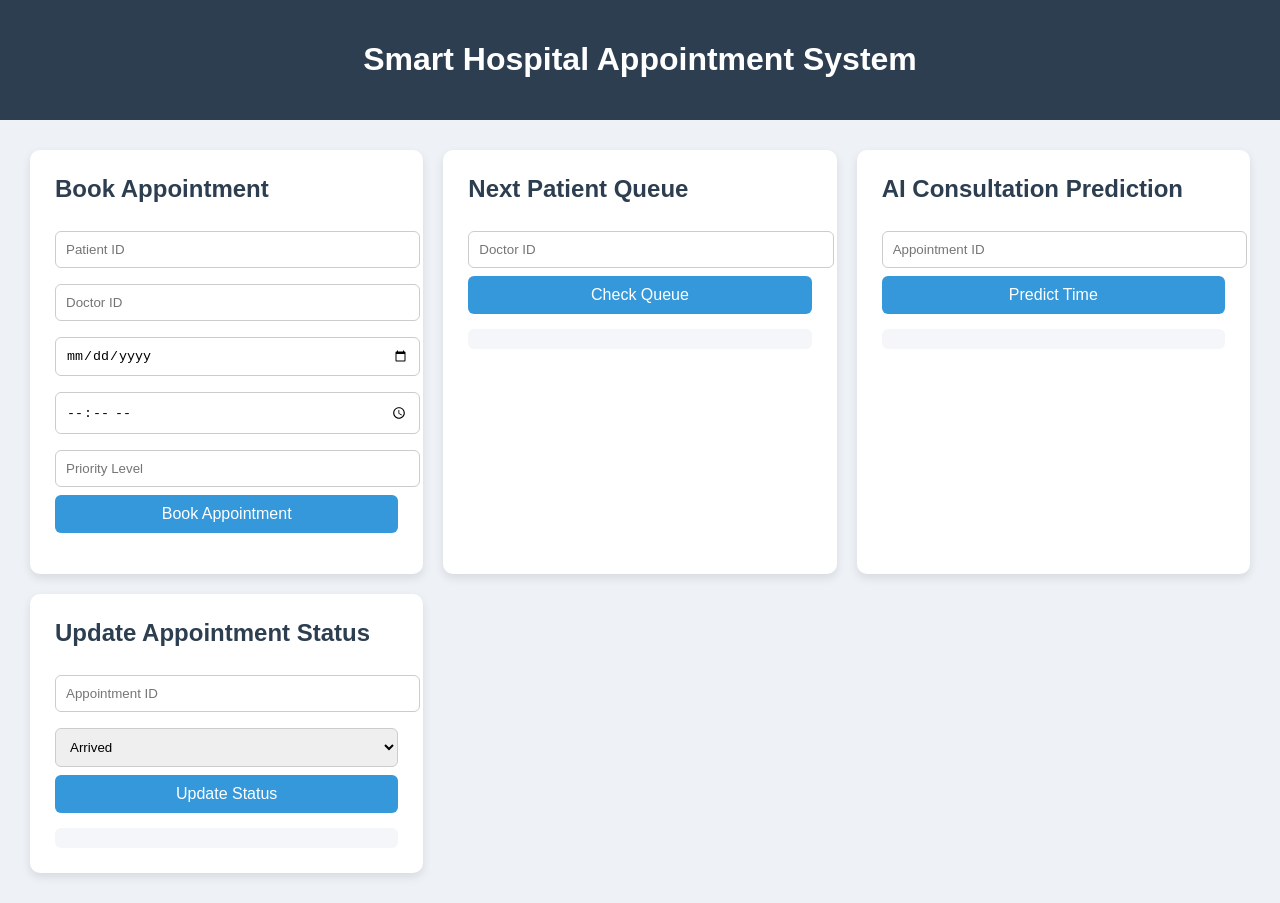
==== templates/index.html @ 632a53d3 "Add files via upload" ====
<!doctype html>
<html>
  <head>
    <title>Smart Hospital Scheduler</title>
    <link rel="stylesheet" href="/static/style.css" />
  </head>

  <body>
    <header>
      <h1>Smart Hospital Appointment System</h1>
    </header>

    <div class="container">
      <div class="card">
        <h2>Book Appointment</h2>

        <input type="number" id="patient_id" placeholder="Patient ID" />
        <input type="number" id="doctor_id" placeholder="Doctor ID" />
        <input type="date" id="date" />
        <input type="time" id="time" />
        <input type="number" id="priority" placeholder="Priority Level" />

        <button onclick="bookAppointment()">Book Appointment</button>

        <p id="result"></p>
      </div>

      <div class="card">
        <h2>Next Patient Queue</h2>

        <input type="number" id="doctor_queue" placeholder="Doctor ID" />

        <button onclick="getNextPatient()">Check Queue</button>

        <div class="output" id="queue"></div>
      </div>

      <div class="card">
        <h2>AI Consultation Prediction</h2>

        <input type="number" id="appointment_id" placeholder="Appointment ID" />

        <button onclick="predictTime()">Predict Time</button>

        <div class="output" id="prediction"></div>
      </div>
      <div class="card">
        <h2>Update Appointment Status</h2>

        <input type="number" id="status_id" placeholder="Appointment ID" />

        <select id="status_value">
          <option value="Arrived">Arrived</option>
          <option value="In Consultation">In Consultation</option>
          <option value="Completed">Completed</option>
        </select>

        <button onclick="updateStatus()">Update Status</button>

        <div class="output" id="status_result"></div>
      </div>
    </div>

    <script src="/static/script.js"></script>
  </body>
</html>
---- static/style.css ----
body {
  font-family: Arial, Helvetica, sans-serif;
  background: #eef2f7;
  margin: 0;
}

header {
  background: #2c3e50;
  color: white;
  padding: 20px;
  text-align: center;
}

.container {
  display: grid;
  grid-template-columns: repeat(auto-fit, minmax(300px, 1fr));
  gap: 20px;
  padding: 30px;
}

.card {
  background: white;
  padding: 25px;
  border-radius: 10px;
  box-shadow: 0 4px 10px rgba(0, 0, 0, 0.1);
}

.card h2 {
  margin-top: 0;
  color: #2c3e50;
}

input {
  width: 100%;
  padding: 10px;
  margin: 8px 0;
  border: 1px solid #ccc;
  border-radius: 6px;
}

button {
  width: 100%;
  padding: 10px;
  background: #3498db;
  border: none;
  color: white;
  font-size: 16px;
  border-radius: 6px;
  cursor: pointer;
}

button:hover {
  background: #2980b9;
}

.output {
  margin-top: 15px;
  padding: 10px;
  background: #f4f6f9;
  border-radius: 6px;
}
select {
  width: 100%;
  padding: 10px;
  margin: 8px 0;
  border: 1px solid #ccc;
  border-radius: 6px;
}
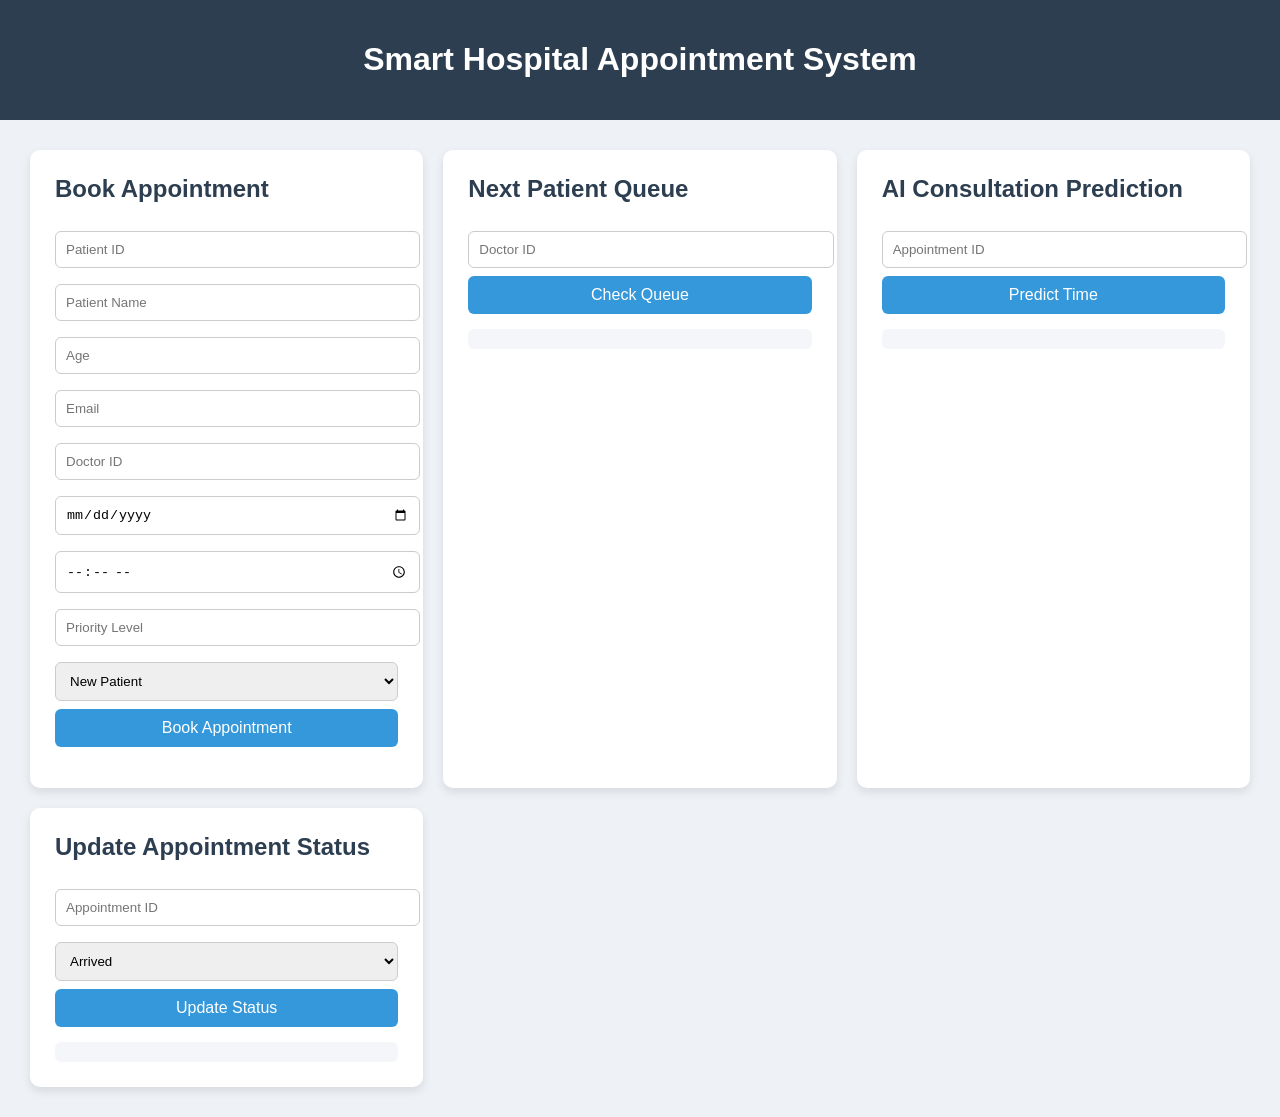
==== commit 89d35840: "Added AI appointment prediction and dynamic scheduling improvements" ====
--- a/templates/index.html
+++ b/templates/index.html
@@ -1,66 +1,74 @@
-<!doctype html>
-<html>
-  <head>
-    <title>Smart Hospital Scheduler</title>
-    <link rel="stylesheet" href="/static/style.css" />
-  </head>
-
-  <body>
-    <header>
-      <h1>Smart Hospital Appointment System</h1>
-    </header>
-
-    <div class="container">
-      <div class="card">
-        <h2>Book Appointment</h2>
-
-        <input type="number" id="patient_id" placeholder="Patient ID" />
-        <input type="number" id="doctor_id" placeholder="Doctor ID" />
-        <input type="date" id="date" />
-        <input type="time" id="time" />
-        <input type="number" id="priority" placeholder="Priority Level" />
-
-        <button onclick="bookAppointment()">Book Appointment</button>
-
-        <p id="result"></p>
-      </div>
-
-      <div class="card">
-        <h2>Next Patient Queue</h2>
-
-        <input type="number" id="doctor_queue" placeholder="Doctor ID" />
-
-        <button onclick="getNextPatient()">Check Queue</button>
-
-        <div class="output" id="queue"></div>
-      </div>
-
-      <div class="card">
-        <h2>AI Consultation Prediction</h2>
-
-        <input type="number" id="appointment_id" placeholder="Appointment ID" />
-
-        <button onclick="predictTime()">Predict Time</button>
-
-        <div class="output" id="prediction"></div>
-      </div>
-      <div class="card">
-        <h2>Update Appointment Status</h2>
-
-        <input type="number" id="status_id" placeholder="Appointment ID" />
-
-        <select id="status_value">
-          <option value="Arrived">Arrived</option>
-          <option value="In Consultation">In Consultation</option>
-          <option value="Completed">Completed</option>
-        </select>
-
-        <button onclick="updateStatus()">Update Status</button>
-
-        <div class="output" id="status_result"></div>
-      </div>
-    </div>
-
-    <script src="/static/script.js"></script>
-  </body>
-</html>
+<!doctype html>
+<html>
+  <head>
+    <title>Smart Hospital Scheduler</title>
+    <link rel="stylesheet" href="/static/style.css" />
+  </head>
+
+  <body>
+    <header>
+      <h1>Smart Hospital Appointment System</h1>
+    </header>
+
+    <div class="container">
+      <div class="card">
+        <h2>Book Appointment</h2>
+
+        <input type="number" id="patient_id" placeholder="Patient ID" />
+        <input id="patient_name" placeholder="Patient Name" />
+
+        <input id="patient_age" placeholder="Age" />
+
+        <input id="patient_email" placeholder="Email" />
+        <input type="number" id="doctor_id" placeholder="Doctor ID" />
+        <input type="date" id="date" />
+        <input type="time" id="time" />
+        <input type="number" id="priority" placeholder="Priority Level" />
+        <select id="visit_type">
+          <option value="new">New Patient</option>
+          <option value="followup">Follow Up</option>
+        </select>
+        <button onclick="bookAppointment()">Book Appointment</button>
+
+        <p id="result"></p>
+      </div>
+
+      <div class="card">
+        <h2>Next Patient Queue</h2>
+
+        <input type="number" id="doctor_queue" placeholder="Doctor ID" />
+
+        <button onclick="getNextPatient()">Check Queue</button>
+
+        <div class="output" id="queue"></div>
+      </div>
+
+      <div class="card">
+        <h2>AI Consultation Prediction</h2>
+
+        <input type="number" id="appointment_id" placeholder="Appointment ID" />
+
+        <button onclick="predictTime()">Predict Time</button>
+
+        <div class="output" id="prediction"></div>
+      </div>
+      <div class="card">
+        <h2>Update Appointment Status</h2>
+
+        <input type="number" id="status_id" placeholder="Appointment ID" />
+
+        <select id="status_value">
+          <option value="Arrived">Arrived</option>
+          <option value="In Consultation">In Consultation</option>
+          <option value="Completed">Completed</option>
+        </select>
+
+        <button onclick="updateStatus()">Update Status</button>
+
+        <div class="output" id="status_result"></div>
+      </div>
+    </div>
+
+    <script src="/static/script.js"></script>
+  </body>
+</html>
--- a/static/style.css
+++ b/static/style.css
@@ -1,68 +1,68 @@
-body {
-  font-family: Arial, Helvetica, sans-serif;
-  background: #eef2f7;
-  margin: 0;
-}
-
-header {
-  background: #2c3e50;
-  color: white;
-  padding: 20px;
-  text-align: center;
-}
-
-.container {
-  display: grid;
-  grid-template-columns: repeat(auto-fit, minmax(300px, 1fr));
-  gap: 20px;
-  padding: 30px;
-}
-
-.card {
-  background: white;
-  padding: 25px;
-  border-radius: 10px;
-  box-shadow: 0 4px 10px rgba(0, 0, 0, 0.1);
-}
-
-.card h2 {
-  margin-top: 0;
-  color: #2c3e50;
-}
-
-input {
-  width: 100%;
-  padding: 10px;
-  margin: 8px 0;
-  border: 1px solid #ccc;
-  border-radius: 6px;
-}
-
-button {
-  width: 100%;
-  padding: 10px;
-  background: #3498db;
-  border: none;
-  color: white;
-  font-size: 16px;
-  border-radius: 6px;
-  cursor: pointer;
-}
-
-button:hover {
-  background: #2980b9;
-}
-
-.output {
-  margin-top: 15px;
-  padding: 10px;
-  background: #f4f6f9;
-  border-radius: 6px;
-}
-select {
-  width: 100%;
-  padding: 10px;
-  margin: 8px 0;
-  border: 1px solid #ccc;
-  border-radius: 6px;
-}
+body {
+  font-family: Arial, Helvetica, sans-serif;
+  background: #eef2f7;
+  margin: 0;
+}
+
+header {
+  background: #2c3e50;
+  color: white;
+  padding: 20px;
+  text-align: center;
+}
+
+.container {
+  display: grid;
+  grid-template-columns: repeat(auto-fit, minmax(300px, 1fr));
+  gap: 20px;
+  padding: 30px;
+}
+
+.card {
+  background: white;
+  padding: 25px;
+  border-radius: 10px;
+  box-shadow: 0 4px 10px rgba(0, 0, 0, 0.1);
+}
+
+.card h2 {
+  margin-top: 0;
+  color: #2c3e50;
+}
+
+input {
+  width: 100%;
+  padding: 10px;
+  margin: 8px 0;
+  border: 1px solid #ccc;
+  border-radius: 6px;
+}
+
+button {
+  width: 100%;
+  padding: 10px;
+  background: #3498db;
+  border: none;
+  color: white;
+  font-size: 16px;
+  border-radius: 6px;
+  cursor: pointer;
+}
+
+button:hover {
+  background: #2980b9;
+}
+
+.output {
+  margin-top: 15px;
+  padding: 10px;
+  background: #f4f6f9;
+  border-radius: 6px;
+}
+select {
+  width: 100%;
+  padding: 10px;
+  margin: 8px 0;
+  border: 1px solid #ccc;
+  border-radius: 6px;
+}
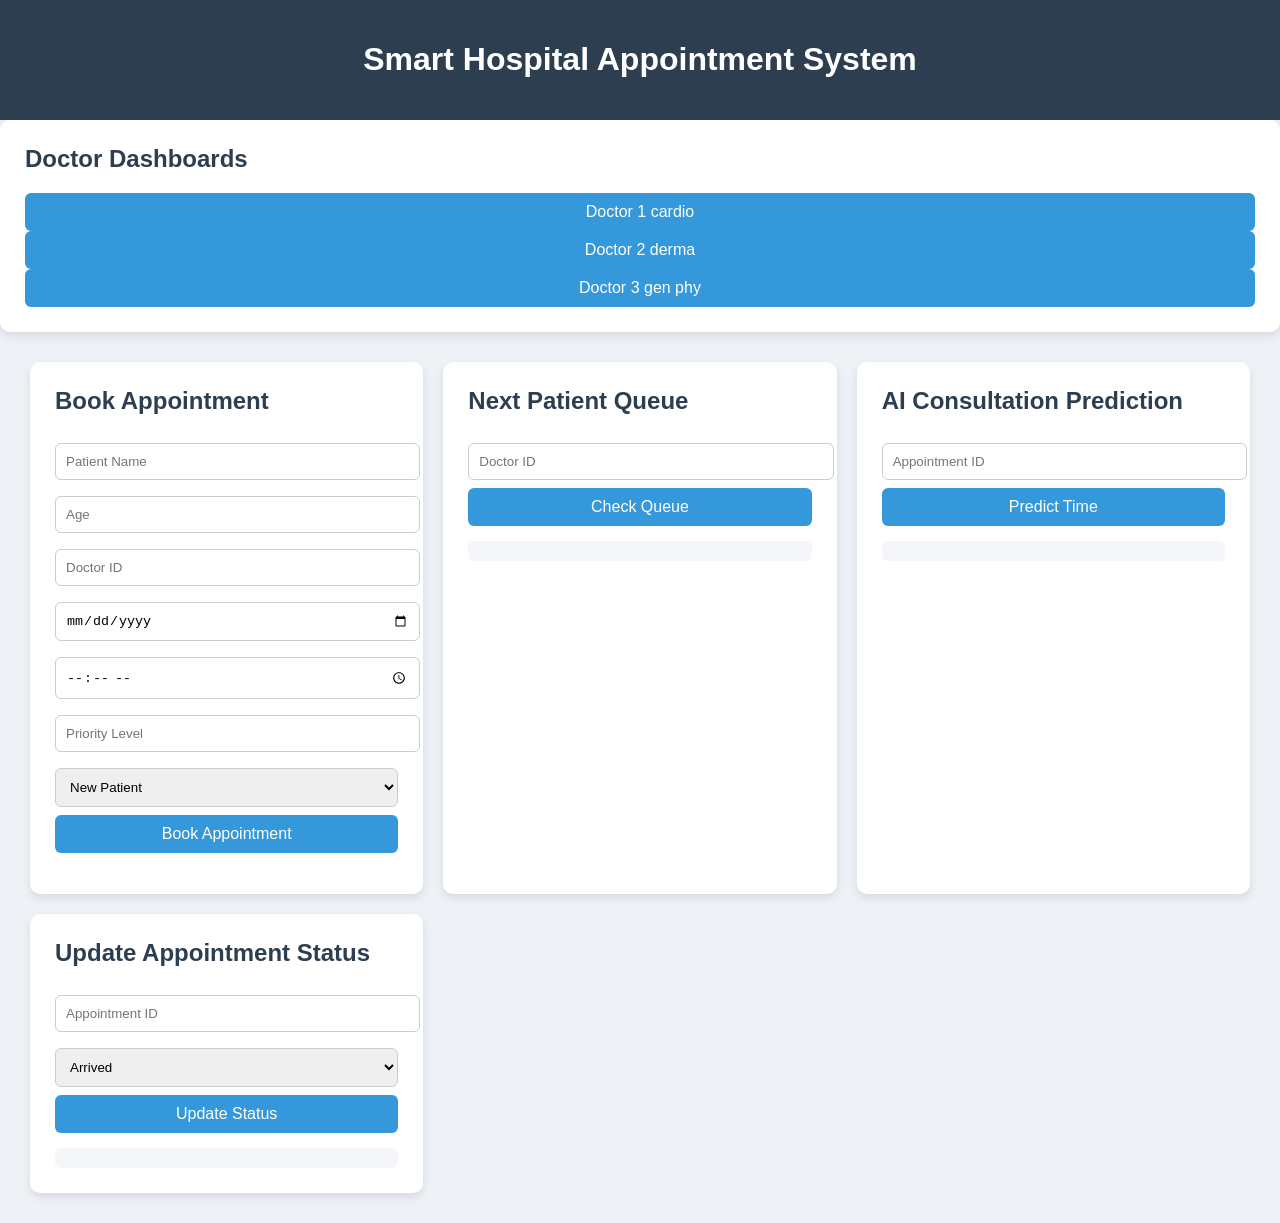
==== commit 06a78630: "Added multi-doctor dashboard navigation and patient management view" ====
--- a/templates/index.html
+++ b/templates/index.html
@@ -9,17 +9,23 @@
     <header>
       <h1>Smart Hospital Appointment System</h1>
     </header>
+    <div class="card">
+      <h2>Doctor Dashboards</h2>
 
+      <button onclick="openDoctorDashboard(1)">Doctor 1 cardio</button>
+
+      <button onclick="openDoctorDashboard(2)">Doctor 2 derma</button>
+
+      <button onclick="openDoctorDashboard(3)">Doctor 3 gen phy</button>
+    </div>
     <div class="container">
       <div class="card">
         <h2>Book Appointment</h2>
 
-        <input type="number" id="patient_id" placeholder="Patient ID" />
         <input id="patient_name" placeholder="Patient Name" />
 
         <input id="patient_age" placeholder="Age" />
 
-        <input id="patient_email" placeholder="Email" />
         <input type="number" id="doctor_id" placeholder="Doctor ID" />
         <input type="date" id="date" />
         <input type="time" id="time" />
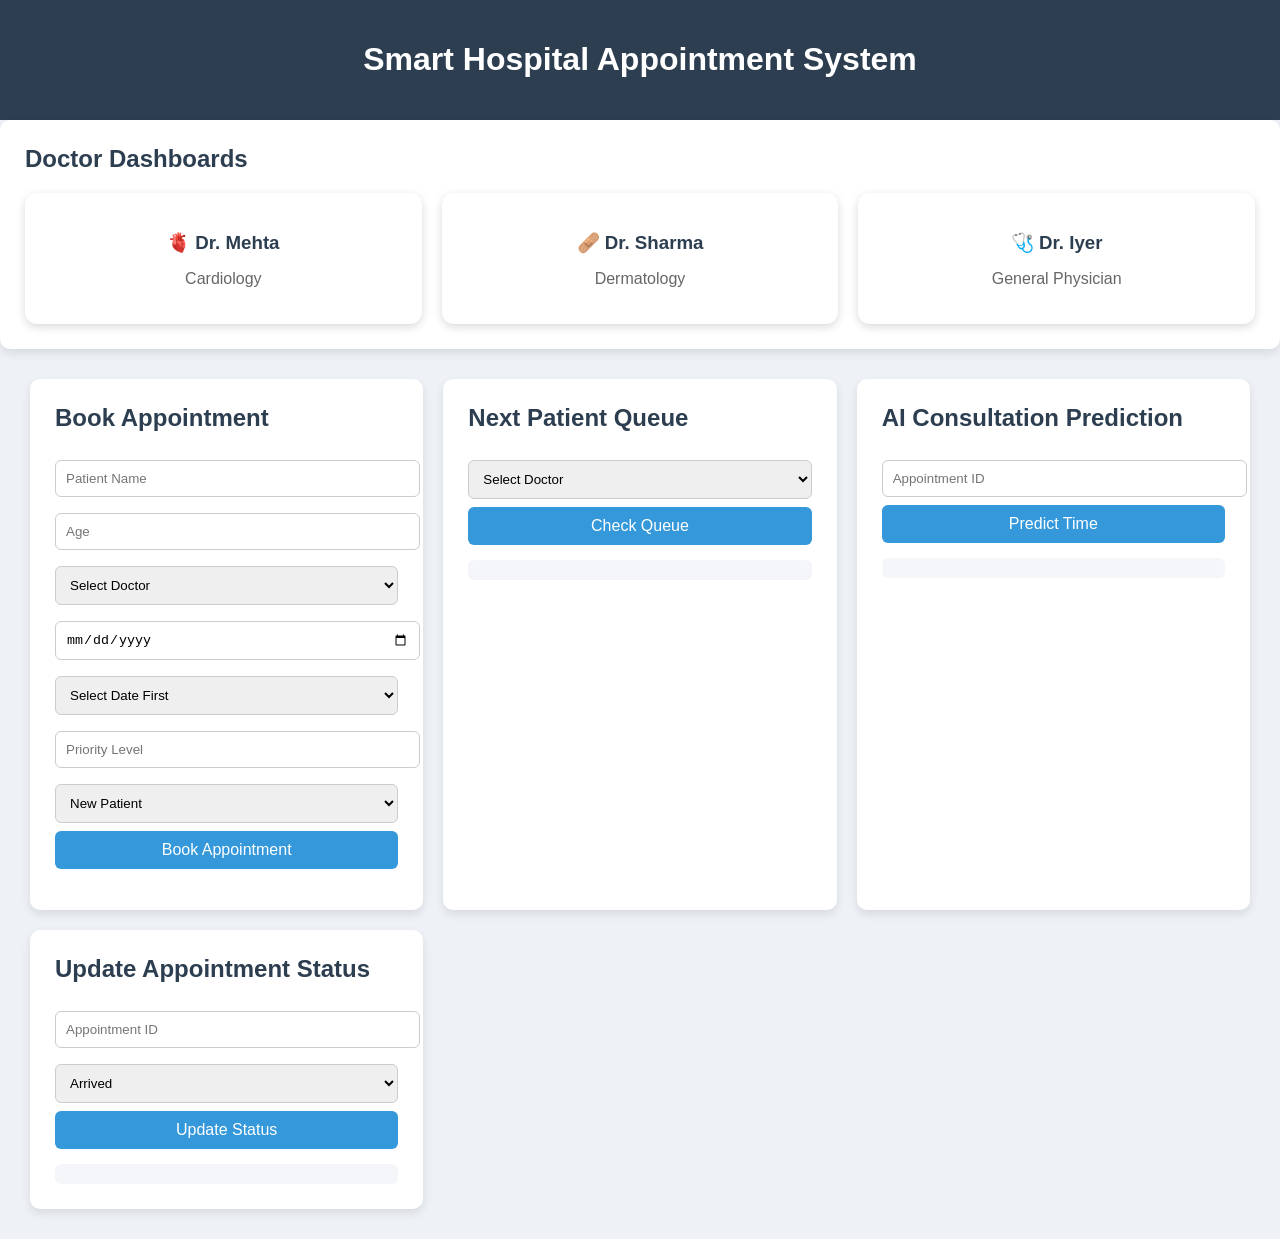
==== commit b566edb6: "updated booking feature and dashboard" ====
--- a/templates/index.html
+++ b/templates/index.html
@@ -12,11 +12,22 @@
     <div class="card">
       <h2>Doctor Dashboards</h2>
 
-      <button onclick="openDoctorDashboard(1)">Doctor 1 cardio</button>
+      <div class="doctor-cards">
+        <div class="doctor-card" onclick="openDoctorDashboard(1)">
+          <h3>🫀 Dr. Mehta</h3>
+          <p>Cardiology</p>
+        </div>
 
-      <button onclick="openDoctorDashboard(2)">Doctor 2 derma</button>
+        <div class="doctor-card" onclick="openDoctorDashboard(2)">
+          <h3>🩹 Dr. Sharma</h3>
+          <p>Dermatology</p>
+        </div>
 
-      <button onclick="openDoctorDashboard(3)">Doctor 3 gen phy</button>
+        <div class="doctor-card" onclick="openDoctorDashboard(3)">
+          <h3>🩺 Dr. Iyer</h3>
+          <p>General Physician</p>
+        </div>
+      </div>
     </div>
     <div class="container">
       <div class="card">
@@ -26,9 +37,16 @@
 
         <input id="patient_age" placeholder="Age" />
 
-        <input type="number" id="doctor_id" placeholder="Doctor ID" />
-        <input type="date" id="date" />
-        <input type="time" id="time" />
+        <select id="doctor_id" onchange="loadSlots()">
+          <option value="">Select Doctor</option>
+          <option value="1">Dr. Cardio</option>
+          <option value="2">Dr. Derma</option>
+          <option value="3">Dr. General Physician</option>
+        </select>
+        <input type="date" id="date" onchange="loadSlots()" />
+        <select id="time">
+          <option>Select Date First</option>
+        </select>
         <input type="number" id="priority" placeholder="Priority Level" />
         <select id="visit_type">
           <option value="new">New Patient</option>
@@ -42,8 +60,12 @@
       <div class="card">
         <h2>Next Patient Queue</h2>
 
-        <input type="number" id="doctor_queue" placeholder="Doctor ID" />
-
+        <select id="doctor_queue">
+          <option value="">Select Doctor</option>
+          <option value="1">Dr. Cardio</option>
+          <option value="2">Dr. Derma</option>
+          <option value="3">Dr. General Physician</option>
+        </select>
         <button onclick="getNextPatient()">Check Queue</button>
 
         <div class="output" id="queue"></div>
--- a/static/style.css
+++ b/static/style.css
@@ -66,3 +66,48 @@
   border: 1px solid #ccc;
   border-radius: 6px;
 }
+.doctor-cards {
+  display: flex;
+  gap: 20px;
+  margin-top: 20px;
+}
+
+.doctor-card {
+  flex: 1;
+  background: white;
+  border-radius: 12px;
+  padding: 20px;
+  text-align: center;
+  cursor: pointer;
+  box-shadow: 0 3px 10px rgba(0, 0, 0, 0.15);
+  transition: 0.3s;
+}
+
+.doctor-card:hover {
+  transform: translateY(-5px);
+}
+
+.doctor-card h3 {
+  margin-bottom: 10px;
+  color: #2c3e50;
+}
+
+.doctor-card p {
+  color: #666;
+}
+.success-box {
+  margin-top: 15px;
+  padding: 15px;
+  border-radius: 10px;
+  background: #e8f8ee;
+  border-left: 5px solid #28a745;
+}
+
+.success-box h3 {
+  color: #28a745;
+  margin-bottom: 10px;
+}
+
+.success-box p {
+  margin: 5px 0;
+}
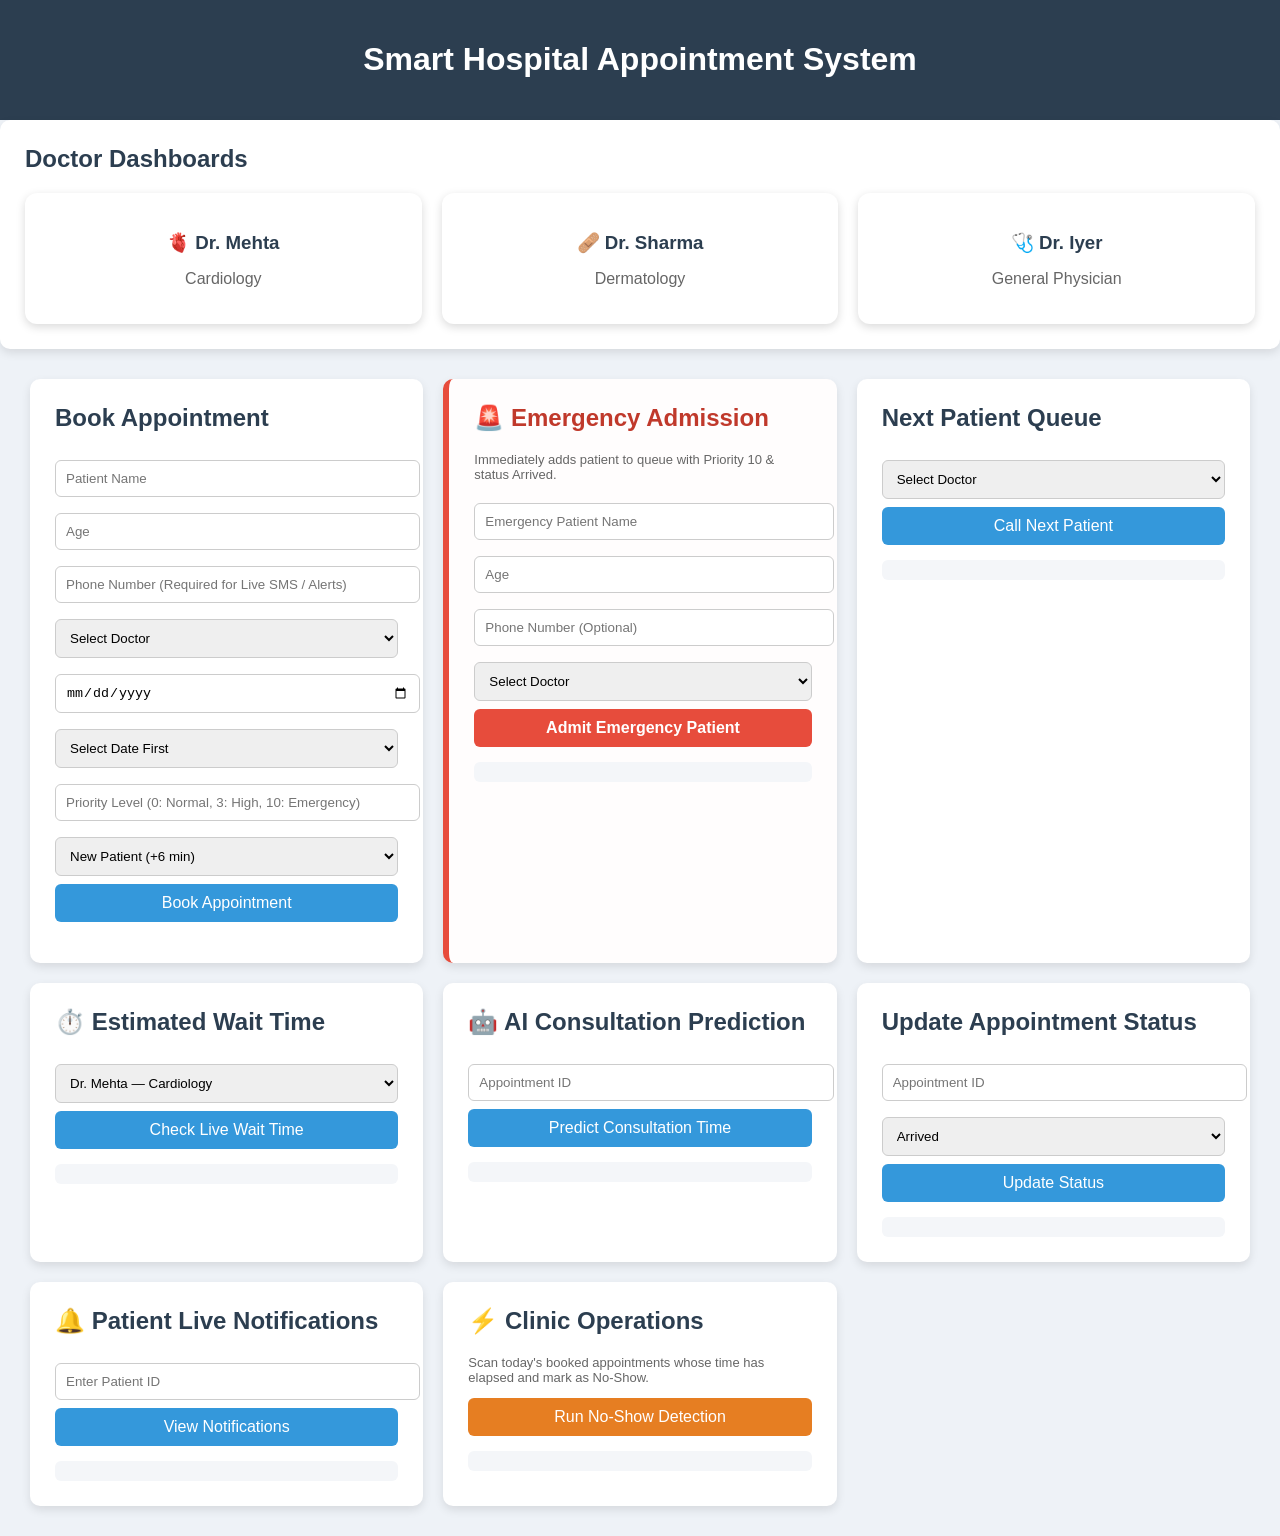
==== commit 61eff6f3: "Updated project" ====
--- a/templates/index.html
+++ b/templates/index.html
@@ -35,21 +35,23 @@
 
         <input id="patient_name" placeholder="Patient Name" />
 
-        <input id="patient_age" placeholder="Age" />
+        <input id="patient_age" placeholder="Age" type="number" />
 
-        <select id="doctor_id" onchange="loadSlots()">
+        <input id="patient_phone" placeholder="Phone Number (Required for Live SMS / Alerts)" type="tel" />
+
+        <select id="doctor_id" onchange="loadAvailableSlots()">
           <option value="">Select Doctor</option>
-          <option value="1">Dr. Cardio</option>
-          <option value="2">Dr. Derma</option>
-          <option value="3">Dr. General Physician</option>
+          <option value="1">Dr. Mehta — Cardiology</option>
+          <option value="2">Dr. Sharma — Dermatology</option>
+          <option value="3">Dr. Iyer — General Physician</option>
         </select>
-        <input type="date" id="date" onchange="loadSlots()" />
+        <input type="date" id="date" onchange="loadAvailableSlots()" />
         <select id="time">
           <option>Select Date First</option>
         </select>
-        <input type="number" id="priority" placeholder="Priority Level" />
+        <input type="number" id="priority" placeholder="Priority Level (0: Normal, 3: High, 10: Emergency)" />
         <select id="visit_type">
-          <option value="new">New Patient</option>
+          <option value="new">New Patient (+6 min)</option>
           <option value="followup">Follow Up</option>
         </select>
         <button onclick="bookAppointment()">Book Appointment</button>
@@ -57,29 +59,57 @@
         <p id="result"></p>
       </div>
 
+      <div class="card emergency-card">
+        <h2 style="color: #c0392b;">🚨 Emergency Admission</h2>
+        <p style="font-size: 13px; color: #666;">Immediately adds patient to queue with Priority 10 &amp; status Arrived.</p>
+        <input id="emerg_patient_name" placeholder="Emergency Patient Name" />
+        <input id="emerg_patient_age" placeholder="Age" type="number" />
+        <input id="emerg_patient_phone" placeholder="Phone Number (Optional)" type="tel" />
+        <select id="emerg_doctor_id">
+          <option value="">Select Doctor</option>
+          <option value="1">Dr. Mehta — Cardiology</option>
+          <option value="2">Dr. Sharma — Dermatology</option>
+          <option value="3">Dr. Iyer — General Physician</option>
+        </select>
+        <button class="btn-emergency" onclick="bookEmergencyAppointment()">Admit Emergency Patient</button>
+        <div class="output" id="emerg_result"></div>
+      </div>
+
       <div class="card">
         <h2>Next Patient Queue</h2>
 
         <select id="doctor_queue">
           <option value="">Select Doctor</option>
-          <option value="1">Dr. Cardio</option>
-          <option value="2">Dr. Derma</option>
-          <option value="3">Dr. General Physician</option>
+          <option value="1">Dr. Mehta — Cardiology</option>
+          <option value="2">Dr. Sharma — Dermatology</option>
+          <option value="3">Dr. Iyer — General Physician</option>
         </select>
-        <button onclick="getNextPatient()">Check Queue</button>
+        <button onclick="getNextPatient()">Call Next Patient</button>
 
         <div class="output" id="queue"></div>
       </div>
 
       <div class="card">
-        <h2>AI Consultation Prediction</h2>
+        <h2>⏱️ Estimated Wait Time</h2>
+        <select id="wait_doctor_id">
+          <option value="1">Dr. Mehta — Cardiology</option>
+          <option value="2">Dr. Sharma — Dermatology</option>
+          <option value="3">Dr. Iyer — General Physician</option>
+        </select>
+        <button onclick="checkWaitTime()">Check Live Wait Time</button>
+        <div class="output" id="wait_output"></div>
+      </div>
+
+      <div class="card">
+        <h2>🤖 AI Consultation Prediction</h2>
 
         <input type="number" id="appointment_id" placeholder="Appointment ID" />
 
-        <button onclick="predictTime()">Predict Time</button>
+        <button onclick="predictTime()">Predict Consultation Time</button>
 
         <div class="output" id="prediction"></div>
       </div>
+
       <div class="card">
         <h2>Update Appointment Status</h2>
 
@@ -95,6 +125,20 @@
 
         <div class="output" id="status_result"></div>
       </div>
+
+      <div class="card">
+        <h2>🔔 Patient Live Notifications</h2>
+        <input type="number" id="notif_patient_id" placeholder="Enter Patient ID" />
+        <button onclick="viewNotifications()">View Notifications</button>
+        <div class="output" id="notif_list"></div>
+      </div>
+
+      <div class="card">
+        <h2>⚡ Clinic Operations</h2>
+        <p style="font-size: 13px; color: #666;">Scan today's booked appointments whose time has elapsed and mark as No-Show.</p>
+        <button onclick="triggerNoShowDetection()" style="background: #e67e22;">Run No-Show Detection</button>
+        <div class="output" id="noshow_output"></div>
+      </div>
     </div>
 
     <script src="/static/script.js"></script>
--- a/static/style.css
+++ b/static/style.css
@@ -111,3 +111,33 @@
 .success-box p {
   margin: 5px 0;
 }
+
+.emergency-card {
+  border-left: 6px solid #e74c3c !important;
+  background: #fffdfd;
+}
+
+.btn-emergency {
+  background: #e74c3c !important;
+  color: white !important;
+  font-weight: bold;
+}
+
+.btn-emergency:hover {
+  background: #c0392b !important;
+}
+
+.notif-item {
+  background: #ffffff;
+  border-left: 4px solid #3498db;
+  padding: 8px 12px;
+  margin-bottom: 8px;
+  border-radius: 4px;
+  box-shadow: 0 1px 4px rgba(0, 0, 0, 0.05);
+}
+
+.notif-time {
+  font-size: 11px;
+  color: #888;
+  display: block;
+}
